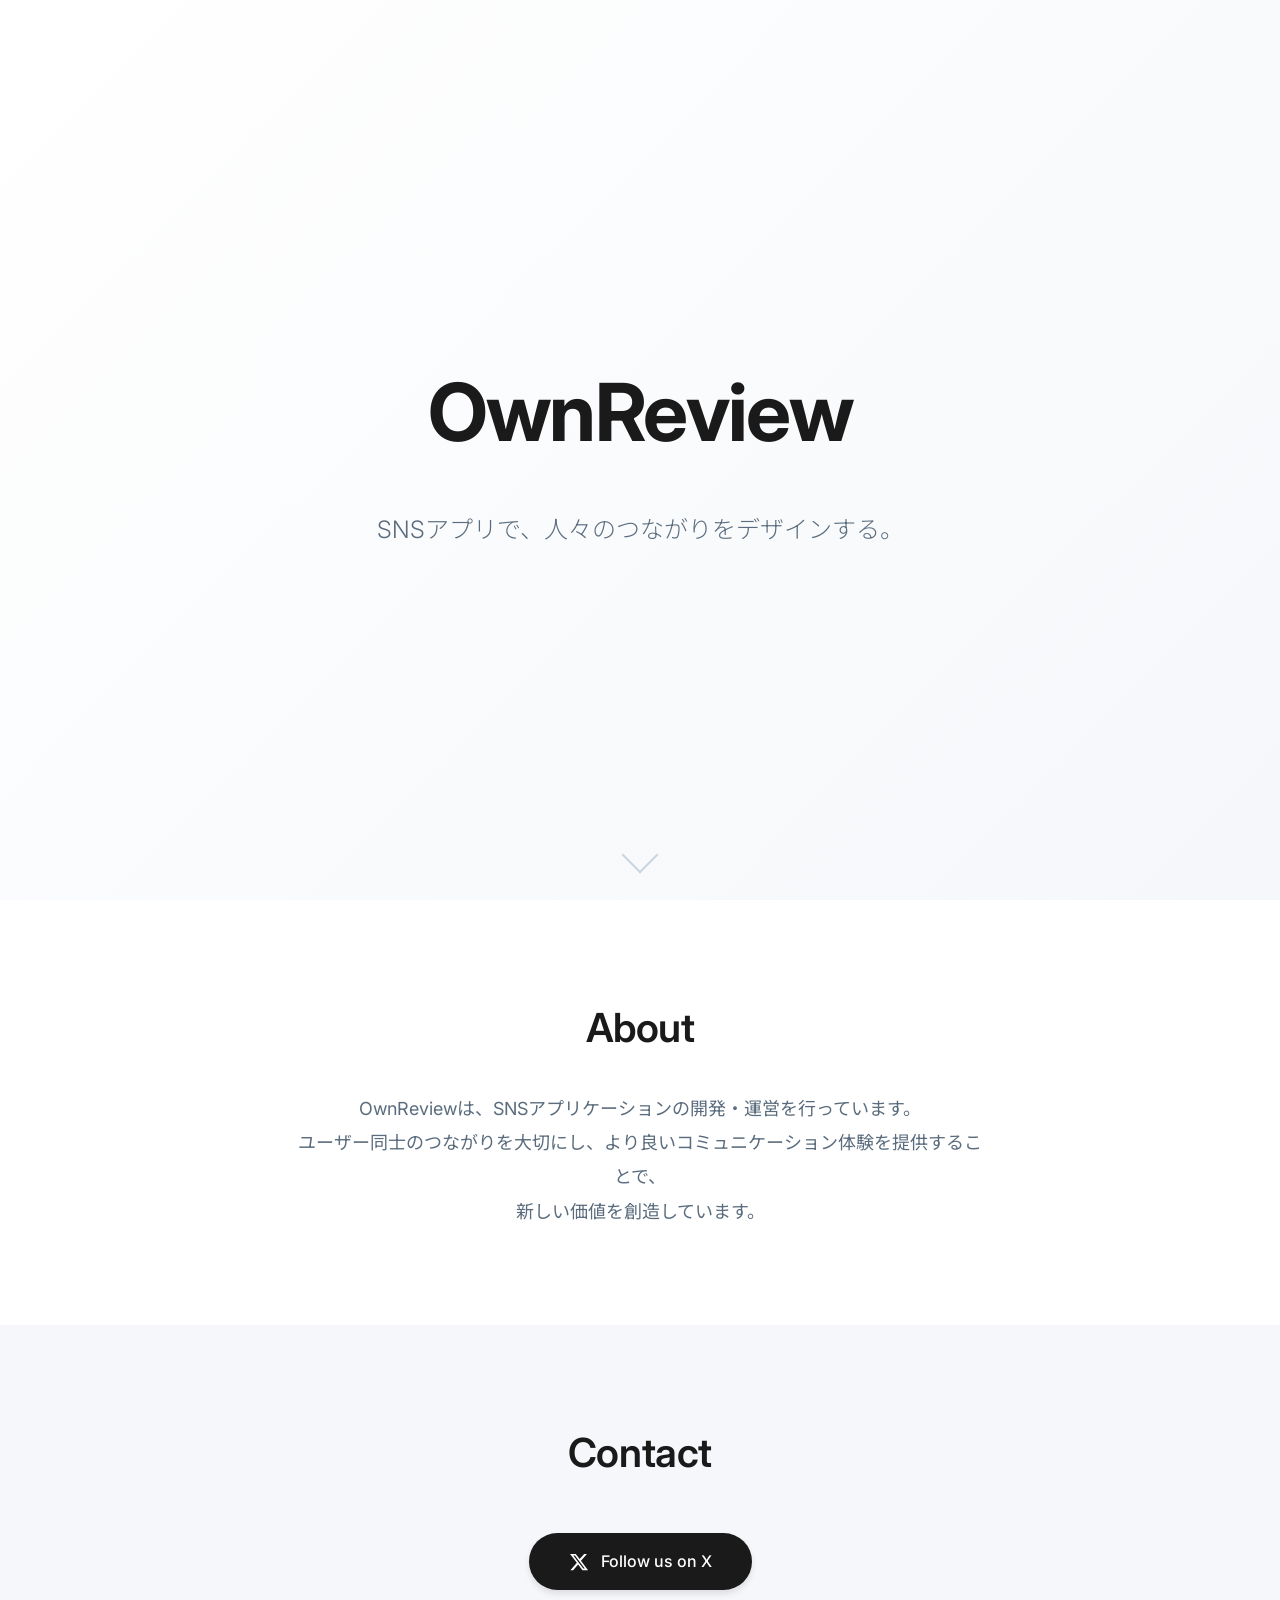
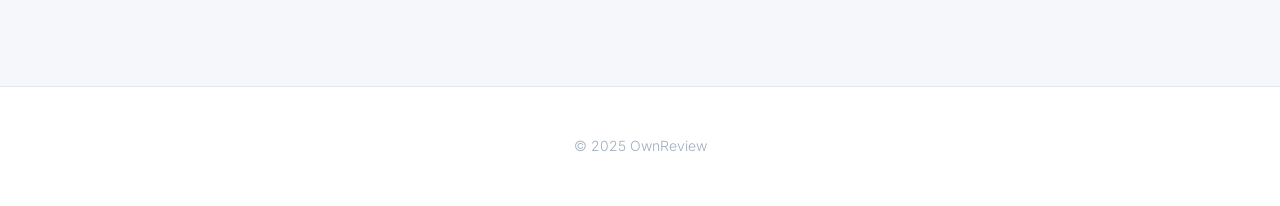
==== index.html @ f91fef37 "Create index.html" ====
<!DOCTYPE html>
<html lang="ja">
<head>
    <meta charset="UTF-8">
    <meta name="viewport" content="width=device-width, initial-scale=1.0">
    <meta name="description" content="OwnReview - SNSアプリの開発・運営">
    <title>OwnReview</title>

    <!-- Google Fonts -->
    <link rel="preconnect" href="https://fonts.googleapis.com">
    <link rel="preconnect" href="https://fonts.gstatic.com" crossorigin>
    <link href="https://fonts.googleapis.com/css2?family=Inter:wght@300;400;600;700&family=Noto+Sans+JP:wght@300;400;600;700&display=swap" rel="stylesheet">

    <style>
        * {
            margin: 0;
            padding: 0;
            box-sizing: border-box;
        }

        html {
            scroll-behavior: smooth;
        }

        body {
            font-family: 'Inter', 'Noto Sans JP', sans-serif;
            color: #2c3e50;
            background-color: #fafafa;
            line-height: 1.6;
            -webkit-font-smoothing: antialiased;
            -moz-osx-font-smoothing: grayscale;
        }

        /* Hero Section */
        .hero {
            min-height: 100vh;
            display: flex;
            flex-direction: column;
            justify-content: center;
            align-items: center;
            padding: 2rem;
            background: linear-gradient(135deg, #ffffff 0%, #f5f7fa 100%);
            opacity: 0;
            animation: fadeIn 1s ease-in forwards;
        }

        @keyframes fadeIn {
            to {
                opacity: 1;
            }
        }

        .hero-content {
            text-align: center;
            max-width: 800px;
        }

        .logo {
            font-size: clamp(3rem, 8vw, 5rem);
            font-weight: 700;
            letter-spacing: -0.02em;
            color: #1a1a1a;
            margin-bottom: 2rem;
            animation: slideUp 0.8s ease-out 0.2s backwards;
        }

        @keyframes slideUp {
            from {
                opacity: 0;
                transform: translateY(30px);
            }
            to {
                opacity: 1;
                transform: translateY(0);
            }
        }

        .tagline {
            font-size: clamp(1rem, 2.5vw, 1.5rem);
            font-weight: 300;
            color: #5a6c7d;
            line-height: 1.8;
            animation: slideUp 0.8s ease-out 0.4s backwards;
        }

        .scroll-indicator {
            position: absolute;
            bottom: 2rem;
            left: 50%;
            transform: translateX(-50%);
            animation: bounce 2s infinite;
        }

        @keyframes bounce {
            0%, 20%, 50%, 80%, 100% {
                transform: translateX(-50%) translateY(0);
            }
            40% {
                transform: translateX(-50%) translateY(-10px);
            }
            60% {
                transform: translateX(-50%) translateY(-5px);
            }
        }

        .scroll-indicator::before {
            content: '';
            display: block;
            width: 24px;
            height: 24px;
            border-left: 2px solid #cbd5e0;
            border-bottom: 2px solid #cbd5e0;
            transform: rotate(-45deg);
        }

        /* About Section */
        .about {
            padding: 6rem 2rem;
            background-color: #ffffff;
        }

        .container {
            max-width: 900px;
            margin: 0 auto;
        }

        .section-title {
            font-size: clamp(1.75rem, 4vw, 2.5rem);
            font-weight: 600;
            color: #1a1a1a;
            margin-bottom: 2rem;
            text-align: center;
            letter-spacing: -0.01em;
        }

        .about-content {
            font-size: clamp(1rem, 2vw, 1.125rem);
            color: #5a6c7d;
            line-height: 1.9;
            text-align: center;
            max-width: 700px;
            margin: 0 auto;
        }

        /* Contact Section */
        .contact {
            padding: 6rem 2rem;
            background-color: #f5f7fa;
        }

        .contact-content {
            text-align: center;
            margin-top: 3rem;
        }

        .contact-button {
            display: inline-flex;
            align-items: center;
            gap: 0.75rem;
            padding: 1rem 2.5rem;
            background-color: #1a1a1a;
            color: #ffffff;
            text-decoration: none;
            border-radius: 50px;
            font-size: 1rem;
            font-weight: 500;
            transition: all 0.3s ease;
            box-shadow: 0 4px 6px rgba(0, 0, 0, 0.1);
        }

        .contact-button:hover {
            background-color: #2d3748;
            transform: translateY(-2px);
            box-shadow: 0 8px 12px rgba(0, 0, 0, 0.15);
        }

        .contact-button:active {
            transform: translateY(0);
        }

        .x-icon {
            width: 20px;
            height: 20px;
        }

        /* Footer */
        footer {
            padding: 3rem 2rem;
            background-color: #ffffff;
            text-align: center;
            border-top: 1px solid #e2e8f0;
        }

        .copyright {
            color: #a0aec0;
            font-size: 0.875rem;
            font-weight: 300;
        }

        /* Responsive */
        @media (max-width: 768px) {
            .hero {
                min-height: 90vh;
            }

            .about, .contact {
                padding: 4rem 1.5rem;
            }

            .scroll-indicator {
                display: none;
            }
        }

        /* Utility */
        .fade-in-section {
            opacity: 0;
            transform: translateY(20px);
            transition: opacity 0.6s ease-out, transform 0.6s ease-out;
        }

        .fade-in-section.is-visible {
            opacity: 1;
            transform: translateY(0);
        }
    </style>
</head>
<body>
    <!-- Hero Section -->
    <section class="hero">
        <div class="hero-content">
            <h1 class="logo">OwnReview</h1>
            <p class="tagline">SNSアプリで、人々のつながりをデザインする。</p>
        </div>
        <div class="scroll-indicator"></div>
    </section>

    <!-- About Section -->
    <section class="about fade-in-section">
        <div class="container">
            <h2 class="section-title">About</h2>
            <div class="about-content">
                <p>
                    OwnReviewは、SNSアプリケーションの開発・運営を行っています。<br>
                    ユーザー同士のつながりを大切にし、より良いコミュニケーション体験を提供することで、<br>
                    新しい価値を創造しています。
                </p>
            </div>
        </div>
    </section>

    <!-- Contact Section -->
    <section class="contact fade-in-section">
        <div class="container">
            <h2 class="section-title">Contact</h2>
            <div class="contact-content">
                <a href="https://x.com/wfMDJ8cIrh11740" target="_blank" rel="noopener noreferrer" class="contact-button">
                    <svg class="x-icon" viewBox="0 0 24 24" fill="currentColor" xmlns="http://www.w3.org/2000/svg">
                        <path d="M18.244 2.25h3.308l-7.227 8.26 8.502 11.24H16.17l-5.214-6.817L4.99 21.75H1.68l7.73-8.835L1.254 2.25H8.08l4.713 6.231zm-1.161 17.52h1.833L7.084 4.126H5.117z"/>
                    </svg>
                    Follow us on X
                </a>
            </div>
        </div>
    </section>

    <!-- Footer -->
    <footer>
        <p class="copyright">&copy; 2025 OwnReview</p>
    </footer>

    <script>
        // Intersection Observer for fade-in animations
        const observerOptions = {
            threshold: 0.1,
            rootMargin: '0px 0px -100px 0px'
        };

        const observer = new IntersectionObserver((entries) => {
            entries.forEach(entry => {
                if (entry.isIntersecting) {
                    entry.target.classList.add('is-visible');
                }
            });
        }, observerOptions);

        // Observe all sections with fade-in class
        document.querySelectorAll('.fade-in-section').forEach((section) => {
            observer.observe(section);
        });
    </script>
</body>
</html>
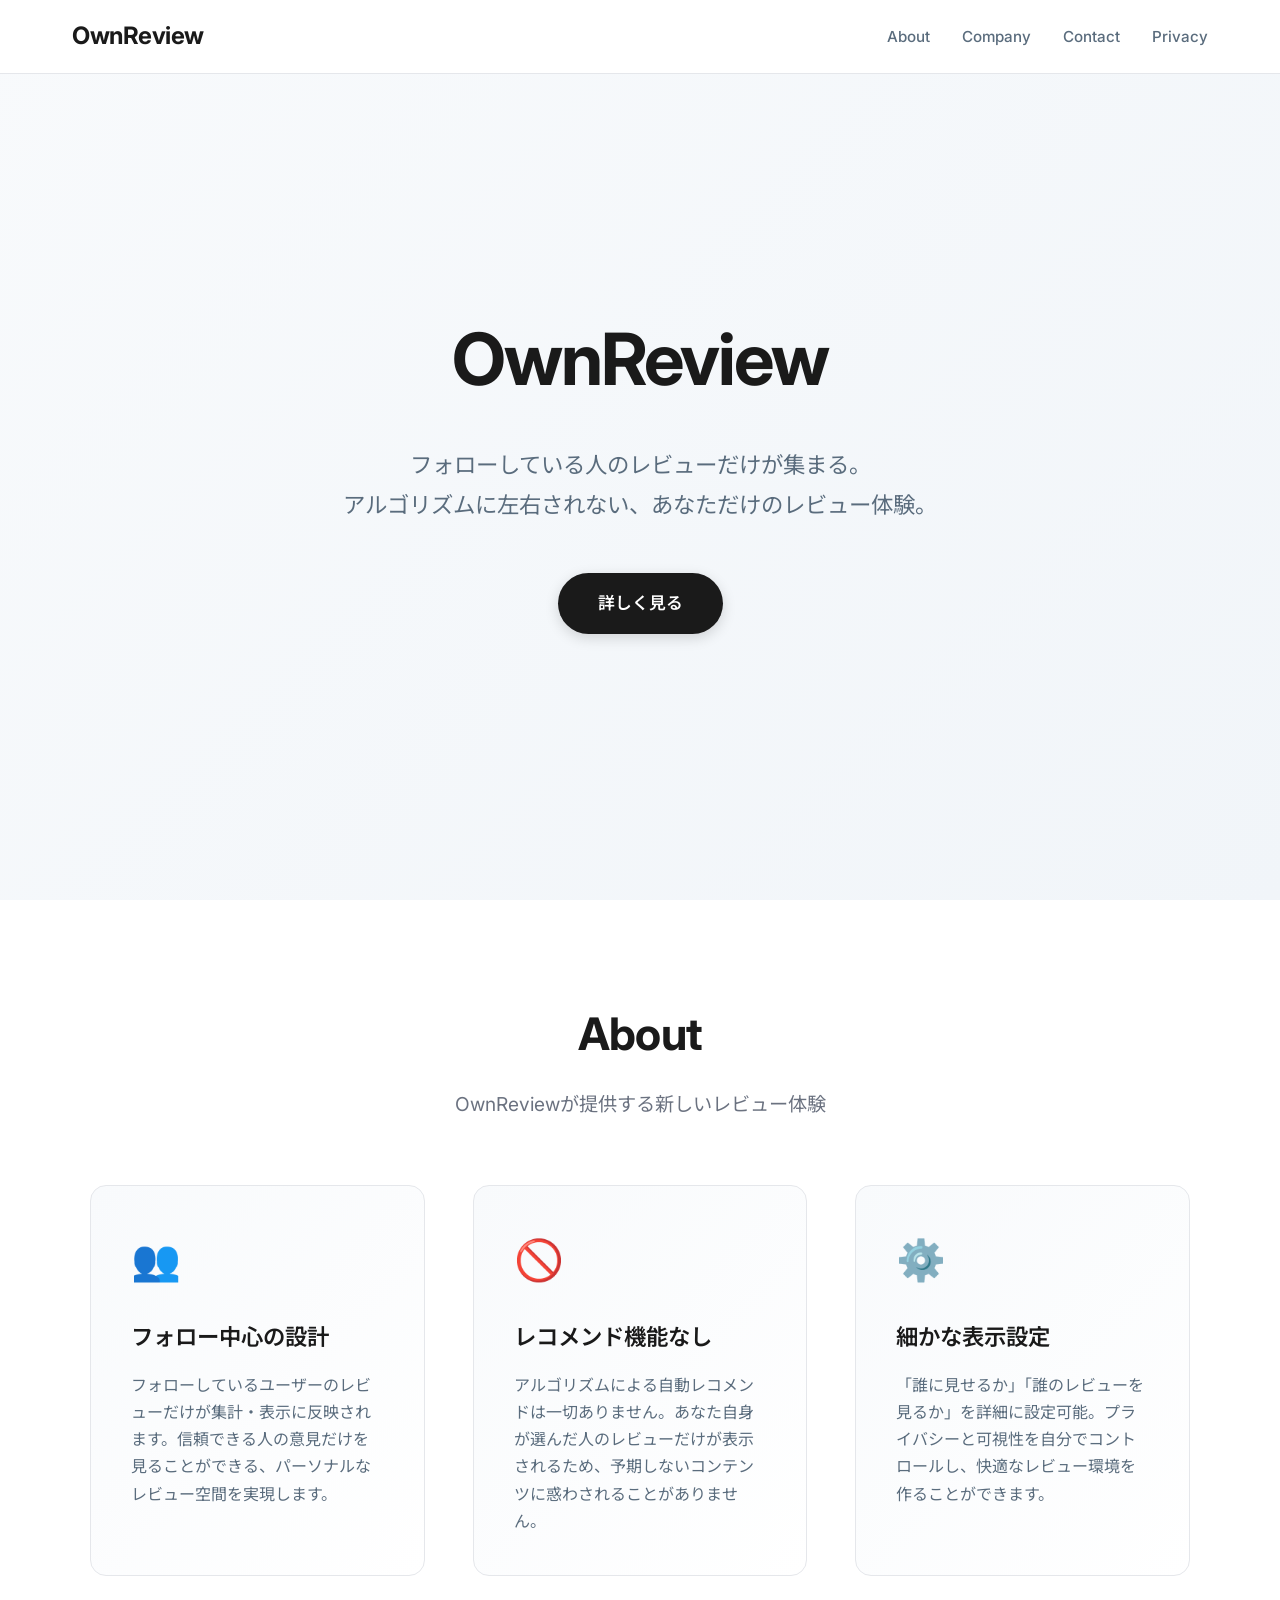
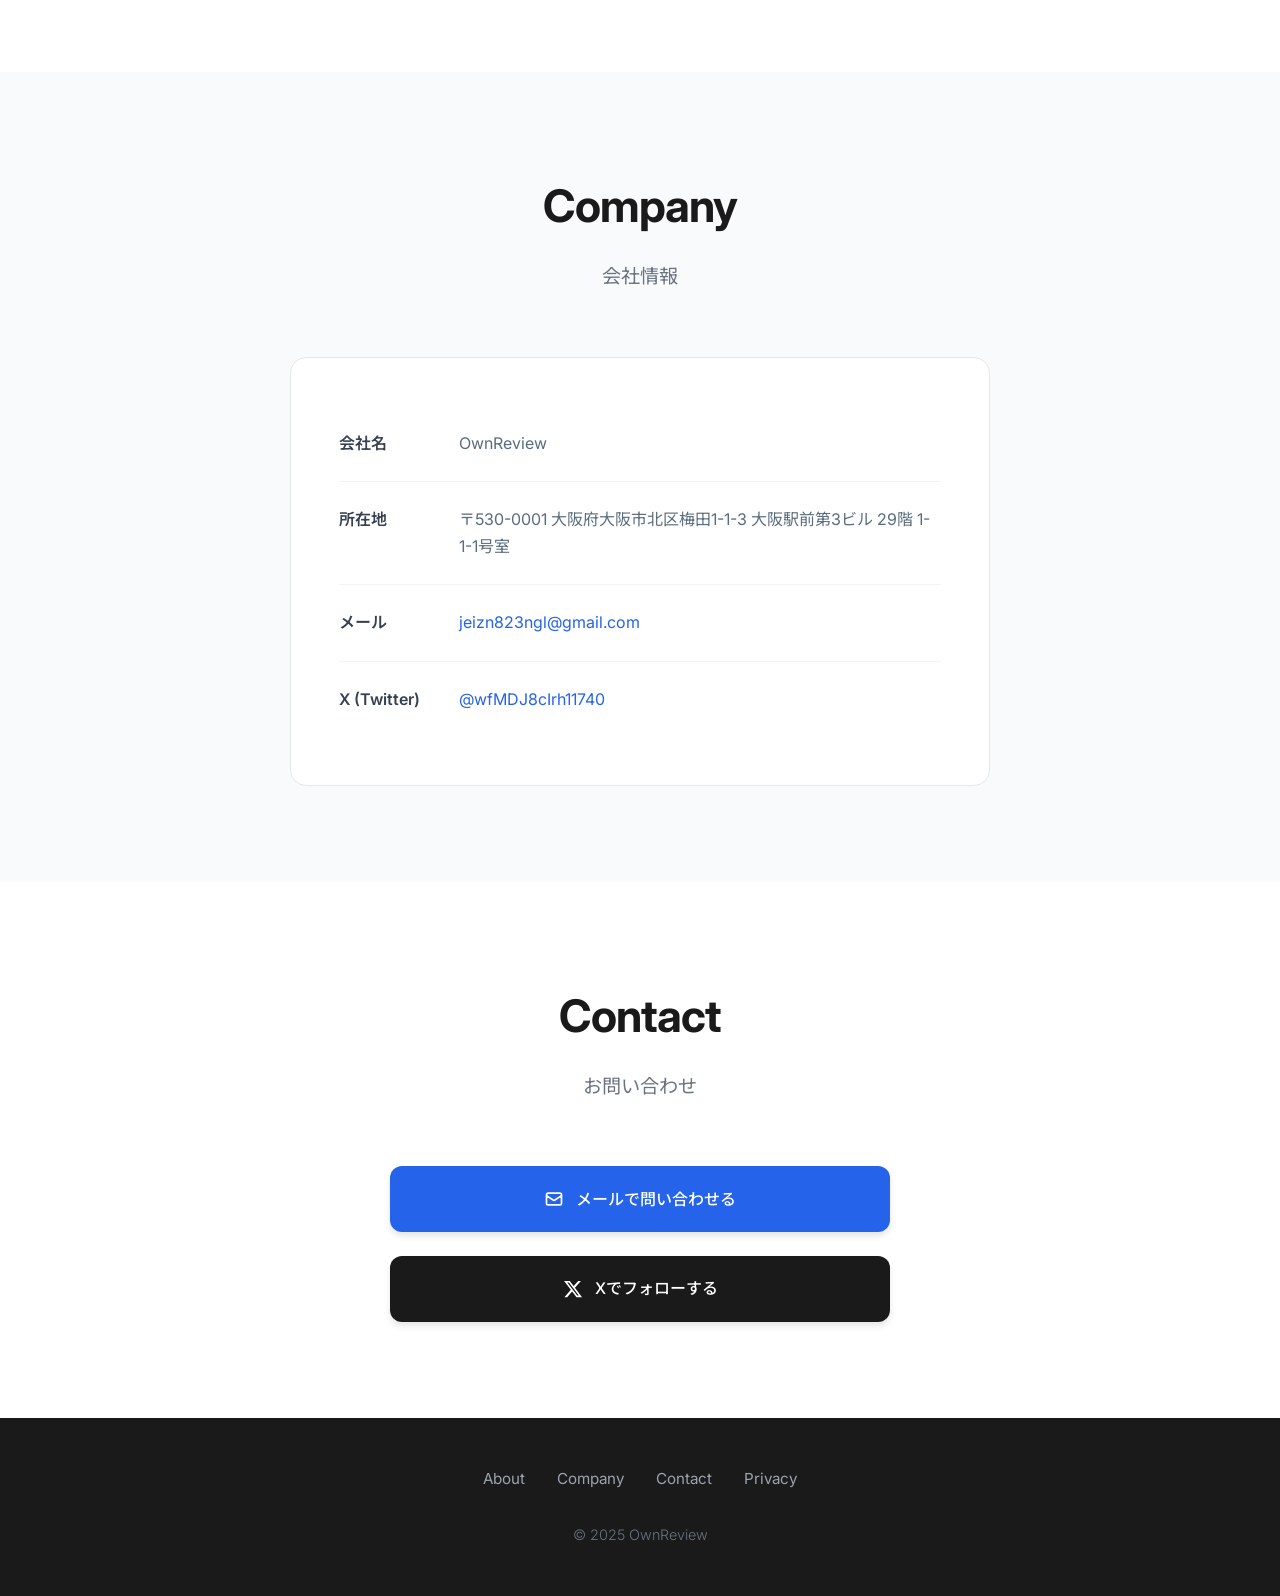
==== commit 47a41f96: "修正" ====
--- a/index.html
+++ b/index.html
@@ -3,291 +3,148 @@
 <head>
     <meta charset="UTF-8">
     <meta name="viewport" content="width=device-width, initial-scale=1.0">
-    <meta name="description" content="OwnReview - SNSアプリの開発・運営">
-    <title>OwnReview</title>
+    <meta name="description" content="OwnReview - フォロー中心のレビューSNSアプリ。あなたが選んだ人のレビューだけが見える、新しいレビュー体験。">
+    <title>OwnReview - フォロー中心のレビューSNS</title>
 
     <!-- Google Fonts -->
     <link rel="preconnect" href="https://fonts.googleapis.com">
     <link rel="preconnect" href="https://fonts.gstatic.com" crossorigin>
-    <link href="https://fonts.googleapis.com/css2?family=Inter:wght@300;400;600;700&family=Noto+Sans+JP:wght@300;400;600;700&display=swap" rel="stylesheet">
+    <link href="https://fonts.googleapis.com/css2?family=Inter:wght@300;400;500;600;700&family=Noto+Sans+JP:wght@300;400;500;600;700&display=swap" rel="stylesheet">
 
-    <style>
-        * {
-            margin: 0;
-            padding: 0;
-            box-sizing: border-box;
-        }
-
-        html {
-            scroll-behavior: smooth;
-        }
-
-        body {
-            font-family: 'Inter', 'Noto Sans JP', sans-serif;
-            color: #2c3e50;
-            background-color: #fafafa;
-            line-height: 1.6;
-            -webkit-font-smoothing: antialiased;
-            -moz-osx-font-smoothing: grayscale;
-        }
-
-        /* Hero Section */
-        .hero {
-            min-height: 100vh;
-            display: flex;
-            flex-direction: column;
-            justify-content: center;
-            align-items: center;
-            padding: 2rem;
-            background: linear-gradient(135deg, #ffffff 0%, #f5f7fa 100%);
-            opacity: 0;
-            animation: fadeIn 1s ease-in forwards;
-        }
-
-        @keyframes fadeIn {
-            to {
-                opacity: 1;
-            }
-        }
-
-        .hero-content {
-            text-align: center;
-            max-width: 800px;
-        }
-
-        .logo {
-            font-size: clamp(3rem, 8vw, 5rem);
-            font-weight: 700;
-            letter-spacing: -0.02em;
-            color: #1a1a1a;
-            margin-bottom: 2rem;
-            animation: slideUp 0.8s ease-out 0.2s backwards;
-        }
-
-        @keyframes slideUp {
-            from {
-                opacity: 0;
-                transform: translateY(30px);
-            }
-            to {
-                opacity: 1;
-                transform: translateY(0);
-            }
-        }
-
-        .tagline {
-            font-size: clamp(1rem, 2.5vw, 1.5rem);
-            font-weight: 300;
-            color: #5a6c7d;
-            line-height: 1.8;
-            animation: slideUp 0.8s ease-out 0.4s backwards;
-        }
-
-        .scroll-indicator {
-            position: absolute;
-            bottom: 2rem;
-            left: 50%;
-            transform: translateX(-50%);
-            animation: bounce 2s infinite;
-        }
-
-        @keyframes bounce {
-            0%, 20%, 50%, 80%, 100% {
-                transform: translateX(-50%) translateY(0);
-            }
-            40% {
-                transform: translateX(-50%) translateY(-10px);
-            }
-            60% {
-                transform: translateX(-50%) translateY(-5px);
-            }
-        }
-
-        .scroll-indicator::before {
-            content: '';
-            display: block;
-            width: 24px;
-            height: 24px;
-            border-left: 2px solid #cbd5e0;
-            border-bottom: 2px solid #cbd5e0;
-            transform: rotate(-45deg);
-        }
-
-        /* About Section */
-        .about {
-            padding: 6rem 2rem;
-            background-color: #ffffff;
-        }
-
-        .container {
-            max-width: 900px;
-            margin: 0 auto;
-        }
-
-        .section-title {
-            font-size: clamp(1.75rem, 4vw, 2.5rem);
-            font-weight: 600;
-            color: #1a1a1a;
-            margin-bottom: 2rem;
-            text-align: center;
-            letter-spacing: -0.01em;
-        }
-
-        .about-content {
-            font-size: clamp(1rem, 2vw, 1.125rem);
-            color: #5a6c7d;
-            line-height: 1.9;
-            text-align: center;
-            max-width: 700px;
-            margin: 0 auto;
-        }
-
-        /* Contact Section */
-        .contact {
-            padding: 6rem 2rem;
-            background-color: #f5f7fa;
-        }
-
-        .contact-content {
-            text-align: center;
-            margin-top: 3rem;
-        }
-
-        .contact-button {
-            display: inline-flex;
-            align-items: center;
-            gap: 0.75rem;
-            padding: 1rem 2.5rem;
-            background-color: #1a1a1a;
-            color: #ffffff;
-            text-decoration: none;
-            border-radius: 50px;
-            font-size: 1rem;
-            font-weight: 500;
-            transition: all 0.3s ease;
-            box-shadow: 0 4px 6px rgba(0, 0, 0, 0.1);
-        }
-
-        .contact-button:hover {
-            background-color: #2d3748;
-            transform: translateY(-2px);
-            box-shadow: 0 8px 12px rgba(0, 0, 0, 0.15);
-        }
-
-        .contact-button:active {
-            transform: translateY(0);
-        }
-
-        .x-icon {
-            width: 20px;
-            height: 20px;
-        }
-
-        /* Footer */
-        footer {
-            padding: 3rem 2rem;
-            background-color: #ffffff;
-            text-align: center;
-            border-top: 1px solid #e2e8f0;
-        }
-
-        .copyright {
-            color: #a0aec0;
-            font-size: 0.875rem;
-            font-weight: 300;
-        }
-
-        /* Responsive */
-        @media (max-width: 768px) {
-            .hero {
-                min-height: 90vh;
-            }
-
-            .about, .contact {
-                padding: 4rem 1.5rem;
-            }
-
-            .scroll-indicator {
-                display: none;
-            }
-        }
-
-        /* Utility */
-        .fade-in-section {
-            opacity: 0;
-            transform: translateY(20px);
-            transition: opacity 0.6s ease-out, transform 0.6s ease-out;
-        }
-
-        .fade-in-section.is-visible {
-            opacity: 1;
-            transform: translateY(0);
-        }
-    </style>
+    <!-- Styles -->
+    <link rel="stylesheet" href="styles.css">
 </head>
 <body>
+    <!-- Navigation -->
+    <nav class="navbar">
+        <div class="nav-container">
+            <a href="#hero" class="nav-logo">OwnReview</a>
+            <button class="nav-toggle" aria-label="メニュー">
+                <span></span>
+                <span></span>
+                <span></span>
+            </button>
+            <ul class="nav-links">
+                <li><a href="#about">About</a></li>
+                <li><a href="#company">Company</a></li>
+                <li><a href="#contact">Contact</a></li>
+                <li><a href="privacy.html">Privacy</a></li>
+            </ul>
+        </div>
+    </nav>
+
     <!-- Hero Section -->
-    <section class="hero">
+    <section class="hero" id="hero">
         <div class="hero-content">
-            <h1 class="logo">OwnReview</h1>
-            <p class="tagline">SNSアプリで、人々のつながりをデザインする。</p>
+            <h1 class="hero-title">OwnReview</h1>
+            <p class="hero-subtitle">
+                フォローしている人のレビューだけが集まる。<br>
+                アルゴリズムに左右されない、あなただけのレビュー体験。
+            </p>
+            <a href="#about" class="cta-button">詳しく見る</a>
         </div>
-        <div class="scroll-indicator"></div>
     </section>
 
     <!-- About Section -->
-    <section class="about fade-in-section">
+    <section class="about fade-in-section" id="about">
         <div class="container">
             <h2 class="section-title">About</h2>
-            <div class="about-content">
-                <p>
-                    OwnReviewは、SNSアプリケーションの開発・運営を行っています。<br>
-                    ユーザー同士のつながりを大切にし、より良いコミュニケーション体験を提供することで、<br>
-                    新しい価値を創造しています。
-                </p>
+            <p class="section-subtitle">OwnReviewが提供する新しいレビュー体験</p>
+
+            <div class="features-grid">
+                <div class="feature-card">
+                    <div class="feature-icon">👥</div>
+                    <h3 class="feature-title">フォロー中心の設計</h3>
+                    <p class="feature-description">
+                        フォローしているユーザーのレビューだけが集計・表示に反映されます。信頼できる人の意見だけを見ることができる、パーソナルなレビュー空間を実現します。
+                    </p>
+                </div>
+
+                <div class="feature-card">
+                    <div class="feature-icon">🚫</div>
+                    <h3 class="feature-title">レコメンド機能なし</h3>
+                    <p class="feature-description">
+                        アルゴリズムによる自動レコメンドは一切ありません。あなた自身が選んだ人のレビューだけが表示されるため、予期しないコンテンツに惑わされることがありません。
+                    </p>
+                </div>
+
+                <div class="feature-card">
+                    <div class="feature-icon">⚙️</div>
+                    <h3 class="feature-title">細かな表示設定</h3>
+                    <p class="feature-description">
+                        「誰に見せるか」「誰のレビューを見るか」を詳細に設定可能。プライバシーと可視性を自分でコントロールし、快適なレビュー環境を作ることができます。
+                    </p>
+                </div>
+            </div>
+        </div>
+    </section>
+
+    <!-- Company Section -->
+    <section class="company fade-in-section" id="company">
+        <div class="container">
+            <h2 class="section-title">Company</h2>
+            <p class="section-subtitle">会社情報</p>
+
+            <div class="company-info">
+                <div class="company-row">
+                    <div class="company-label">会社名</div>
+                    <div class="company-value">OwnReview</div>
+                </div>
+                <div class="company-row">
+                    <div class="company-label">所在地</div>
+                    <div class="company-value">〒530-0001 大阪府大阪市北区梅田1-1-3 大阪駅前第3ビル 29階 1-1-1号室</div>
+                </div>
+                <div class="company-row">
+                    <div class="company-label">メール</div>
+                    <div class="company-value"><a href="mailto:jeizn823ngl@gmail.com">jeizn823ngl@gmail.com</a></div>
+                </div>
+                <div class="company-row">
+                    <div class="company-label">X (Twitter)</div>
+                    <div class="company-value"><a href="https://x.com/wfMDJ8cIrh11740" target="_blank" rel="noopener noreferrer">@wfMDJ8cIrh11740</a></div>
+                </div>
             </div>
         </div>
     </section>
 
     <!-- Contact Section -->
-    <section class="contact fade-in-section">
+    <section class="contact fade-in-section" id="contact">
         <div class="container">
             <h2 class="section-title">Contact</h2>
+            <p class="section-subtitle">お問い合わせ</p>
+
             <div class="contact-content">
-                <a href="https://x.com/wfMDJ8cIrh11740" target="_blank" rel="noopener noreferrer" class="contact-button">
-                    <svg class="x-icon" viewBox="0 0 24 24" fill="currentColor" xmlns="http://www.w3.org/2000/svg">
-                        <path d="M18.244 2.25h3.308l-7.227 8.26 8.502 11.24H16.17l-5.214-6.817L4.99 21.75H1.68l7.73-8.835L1.254 2.25H8.08l4.713 6.231zm-1.161 17.52h1.833L7.084 4.126H5.117z"/>
-                    </svg>
-                    Follow us on X
-                </a>
+                <div class="contact-methods">
+                    <a href="mailto:jeizn823ngl@gmail.com" class="contact-button email">
+                        <svg class="email-icon" viewBox="0 0 24 24" fill="none" stroke="currentColor" xmlns="http://www.w3.org/2000/svg">
+                            <path stroke-linecap="round" stroke-linejoin="round" stroke-width="2" d="M3 8l7.89 5.26a2 2 0 002.22 0L21 8M5 19h14a2 2 0 002-2V7a2 2 0 00-2-2H5a2 2 0 00-2 2v10a2 2 0 002 2z"/>
+                        </svg>
+                        メールで問い合わせる
+                    </a>
+                    <a href="https://x.com/wfMDJ8cIrh11740" target="_blank" rel="noopener noreferrer" class="contact-button">
+                        <svg class="x-icon" viewBox="0 0 24 24" fill="currentColor" xmlns="http://www.w3.org/2000/svg">
+                            <path d="M18.244 2.25h3.308l-7.227 8.26 8.502 11.24H16.17l-5.214-6.817L4.99 21.75H1.68l7.73-8.835L1.254 2.25H8.08l4.713 6.231zm-1.161 17.52h1.833L7.084 4.126H5.117z"/>
+                        </svg>
+                        Xでフォローする
+                    </a>
+                </div>
             </div>
         </div>
     </section>
 
     <!-- Footer -->
     <footer>
-        <p class="copyright">&copy; 2025 OwnReview</p>
+        <div class="footer-content">
+            <div class="footer-links">
+                <a href="#about">About</a>
+                <a href="#company">Company</a>
+                <a href="#contact">Contact</a>
+                <a href="privacy.html">Privacy</a>
+            </div>
+            <p class="copyright">&copy; 2025 OwnReview</p>
+        </div>
     </footer>
 
-    <script>
-        // Intersection Observer for fade-in animations
-        const observerOptions = {
-            threshold: 0.1,
-            rootMargin: '0px 0px -100px 0px'
-        };
-
-        const observer = new IntersectionObserver((entries) => {
-            entries.forEach(entry => {
-                if (entry.isIntersecting) {
-                    entry.target.classList.add('is-visible');
-                }
-            });
-        }, observerOptions);
-
-        // Observe all sections with fade-in class
-        document.querySelectorAll('.fade-in-section').forEach((section) => {
-            observer.observe(section);
-        });
-    </script>
+    <!-- Scripts -->
+    <script src="script.js"></script>
 </body>
 </html>
--- a/styles.css
+++ b/styles.css
@@ -0,0 +1,504 @@
+* {
+    margin: 0;
+    padding: 0;
+    box-sizing: border-box;
+}
+
+html {
+    scroll-behavior: smooth;
+}
+
+body {
+    font-family: 'Inter', 'Noto Sans JP', sans-serif;
+    color: #2c3e50;
+    background-color: #ffffff;
+    line-height: 1.7;
+    -webkit-font-smoothing: antialiased;
+    -moz-osx-font-smoothing: grayscale;
+}
+
+/* Navigation */
+.navbar {
+    position: fixed;
+    top: 0;
+    width: 100%;
+    background-color: rgba(255, 255, 255, 0.98);
+    backdrop-filter: blur(10px);
+    border-bottom: 1px solid #e5e7eb;
+    z-index: 1000;
+    transition: box-shadow 0.3s ease;
+}
+
+.navbar.scrolled {
+    box-shadow: 0 2px 10px rgba(0, 0, 0, 0.05);
+}
+
+.nav-container {
+    max-width: 1200px;
+    margin: 0 auto;
+    padding: 1rem 2rem;
+    display: flex;
+    justify-content: space-between;
+    align-items: center;
+}
+
+.nav-logo {
+    font-size: 1.5rem;
+    font-weight: 700;
+    color: #1a1a1a;
+    text-decoration: none;
+    letter-spacing: -0.02em;
+}
+
+.nav-links {
+    display: flex;
+    gap: 2rem;
+    list-style: none;
+}
+
+.nav-links a {
+    color: #5a6c7d;
+    text-decoration: none;
+    font-size: 0.95rem;
+    font-weight: 500;
+    transition: color 0.3s ease;
+}
+
+.nav-links a:hover {
+    color: #1a1a1a;
+}
+
+/* Hero Section */
+.hero {
+    min-height: 100vh;
+    display: flex;
+    flex-direction: column;
+    justify-content: center;
+    align-items: center;
+    padding: 6rem 2rem 4rem;
+    background: linear-gradient(135deg, #f8fafc 0%, #f1f5f9 100%);
+    opacity: 0;
+    animation: fadeIn 1s ease-in forwards;
+}
+
+@keyframes fadeIn {
+    to {
+        opacity: 1;
+    }
+}
+
+.hero-content {
+    text-align: center;
+    max-width: 900px;
+}
+
+.hero-title {
+    font-size: clamp(2.5rem, 7vw, 4.5rem);
+    font-weight: 700;
+    letter-spacing: -0.03em;
+    color: #1a1a1a;
+    margin-bottom: 1.5rem;
+    animation: slideUp 0.8s ease-out 0.2s backwards;
+}
+
+@keyframes slideUp {
+    from {
+        opacity: 0;
+        transform: translateY(30px);
+    }
+    to {
+        opacity: 1;
+        transform: translateY(0);
+    }
+}
+
+.hero-subtitle {
+    font-size: clamp(1.1rem, 2.5vw, 1.4rem);
+    font-weight: 400;
+    color: #5a6c7d;
+    line-height: 1.8;
+    margin-bottom: 3rem;
+    animation: slideUp 0.8s ease-out 0.4s backwards;
+}
+
+.cta-button {
+    display: inline-block;
+    padding: 1rem 2.5rem;
+    background-color: #1a1a1a;
+    color: #ffffff;
+    text-decoration: none;
+    border-radius: 50px;
+    font-size: 1.05rem;
+    font-weight: 600;
+    transition: all 0.3s ease;
+    box-shadow: 0 4px 14px rgba(0, 0, 0, 0.15);
+    animation: slideUp 0.8s ease-out 0.6s backwards;
+}
+
+.cta-button:hover {
+    background-color: #2d3748;
+    transform: translateY(-2px);
+    box-shadow: 0 6px 20px rgba(0, 0, 0, 0.2);
+}
+
+/* About Section */
+.about {
+    padding: 6rem 2rem;
+    background-color: #ffffff;
+}
+
+.container {
+    max-width: 1100px;
+    margin: 0 auto;
+}
+
+.section-title {
+    font-size: clamp(2rem, 4vw, 2.8rem);
+    font-weight: 700;
+    color: #1a1a1a;
+    margin-bottom: 1rem;
+    text-align: center;
+    letter-spacing: -0.02em;
+}
+
+.section-subtitle {
+    font-size: clamp(1rem, 2vw, 1.2rem);
+    color: #6b7280;
+    text-align: center;
+    margin-bottom: 4rem;
+}
+
+.features-grid {
+    display: grid;
+    grid-template-columns: repeat(auto-fit, minmax(300px, 1fr));
+    gap: 3rem;
+    margin-top: 3rem;
+}
+
+.feature-card {
+    padding: 2.5rem;
+    background: linear-gradient(135deg, #f8fafc 0%, #ffffff 100%);
+    border-radius: 16px;
+    border: 1px solid #e5e7eb;
+    transition: all 0.3s ease;
+}
+
+.feature-card:hover {
+    transform: translateY(-5px);
+    box-shadow: 0 10px 30px rgba(0, 0, 0, 0.08);
+    border-color: #d1d5db;
+}
+
+.feature-icon {
+    font-size: 2.5rem;
+    margin-bottom: 1.5rem;
+}
+
+.feature-title {
+    font-size: 1.4rem;
+    font-weight: 600;
+    color: #1a1a1a;
+    margin-bottom: 1rem;
+}
+
+.feature-description {
+    font-size: 1rem;
+    color: #5a6c7d;
+    line-height: 1.7;
+}
+
+/* Company Section */
+.company {
+    padding: 6rem 2rem;
+    background-color: #f8fafc;
+}
+
+.company-info {
+    max-width: 700px;
+    margin: 0 auto;
+    background: #ffffff;
+    padding: 3rem;
+    border-radius: 16px;
+    border: 1px solid #e5e7eb;
+}
+
+.company-row {
+    display: flex;
+    padding: 1.5rem 0;
+    border-bottom: 1px solid #f3f4f6;
+}
+
+.company-row:last-child {
+    border-bottom: none;
+}
+
+.company-label {
+    font-weight: 600;
+    color: #374151;
+    min-width: 120px;
+    flex-shrink: 0;
+}
+
+.company-value {
+    color: #5a6c7d;
+    flex: 1;
+}
+
+.company-value a {
+    color: #2563eb;
+    text-decoration: none;
+    transition: color 0.3s ease;
+}
+
+.company-value a:hover {
+    color: #1d4ed8;
+    text-decoration: underline;
+}
+
+/* Contact Section */
+.contact {
+    padding: 6rem 2rem;
+    background-color: #ffffff;
+}
+
+.contact-content {
+    text-align: center;
+    margin-top: 3rem;
+}
+
+.contact-methods {
+    display: flex;
+    flex-direction: column;
+    gap: 1.5rem;
+    max-width: 500px;
+    margin: 2rem auto 0;
+}
+
+.contact-button {
+    display: inline-flex;
+    align-items: center;
+    justify-content: center;
+    gap: 0.75rem;
+    padding: 1.2rem 2rem;
+    background-color: #1a1a1a;
+    color: #ffffff;
+    text-decoration: none;
+    border-radius: 12px;
+    font-size: 1rem;
+    font-weight: 500;
+    transition: all 0.3s ease;
+    box-shadow: 0 4px 6px rgba(0, 0, 0, 0.1);
+}
+
+.contact-button:hover {
+    background-color: #2d3748;
+    transform: translateY(-2px);
+    box-shadow: 0 8px 12px rgba(0, 0, 0, 0.15);
+}
+
+.contact-button.email {
+    background-color: #2563eb;
+}
+
+.contact-button.email:hover {
+    background-color: #1d4ed8;
+}
+
+.x-icon, .email-icon {
+    width: 20px;
+    height: 20px;
+}
+
+/* Privacy Section */
+.privacy {
+    padding: 6rem 2rem;
+    background-color: #f8fafc;
+}
+
+.privacy-content {
+    max-width: 900px;
+    margin: 0 auto;
+    background: #ffffff;
+    padding: 3rem;
+    border-radius: 16px;
+    border: 1px solid #e5e7eb;
+}
+
+.privacy-content h3 {
+    font-size: 1.5rem;
+    font-weight: 600;
+    color: #1a1a1a;
+    margin-top: 2.5rem;
+    margin-bottom: 1rem;
+}
+
+.privacy-content h3:first-of-type {
+    margin-top: 0;
+}
+
+.privacy-content p {
+    color: #5a6c7d;
+    margin-bottom: 1.2rem;
+    line-height: 1.8;
+}
+
+.privacy-content ul {
+    margin-left: 1.5rem;
+    margin-bottom: 1.2rem;
+}
+
+.privacy-content li {
+    color: #5a6c7d;
+    margin-bottom: 0.5rem;
+    line-height: 1.8;
+}
+
+.privacy-content strong {
+    color: #1a1a1a;
+    font-weight: 600;
+}
+
+.privacy-content a {
+    color: #2563eb;
+    text-decoration: none;
+}
+
+.privacy-content a:hover {
+    text-decoration: underline;
+}
+
+.privacy-dates {
+    margin-top: 3rem;
+    padding-top: 2rem;
+    border-top: 1px solid #e5e7eb;
+    font-size: 0.95rem;
+    color: #6b7280;
+}
+
+/* Footer */
+footer {
+    padding: 3rem 2rem;
+    background-color: #1a1a1a;
+    text-align: center;
+}
+
+.footer-content {
+    max-width: 1200px;
+    margin: 0 auto;
+}
+
+.footer-links {
+    display: flex;
+    justify-content: center;
+    gap: 2rem;
+    margin-bottom: 2rem;
+}
+
+.footer-links a {
+    color: #9ca3af;
+    text-decoration: none;
+    font-size: 0.95rem;
+    transition: color 0.3s ease;
+}
+
+.footer-links a:hover {
+    color: #ffffff;
+}
+
+.copyright {
+    color: #6b7280;
+    font-size: 0.9rem;
+    font-weight: 300;
+}
+
+/* Utility */
+.fade-in-section {
+    opacity: 0;
+    transform: translateY(30px);
+    transition: opacity 0.8s ease-out, transform 0.8s ease-out;
+}
+
+.fade-in-section.is-visible {
+    opacity: 1;
+    transform: translateY(0);
+}
+
+/* Mobile Navigation */
+.nav-toggle {
+    display: none;
+    flex-direction: column;
+    gap: 5px;
+    background: none;
+    border: none;
+    cursor: pointer;
+    padding: 5px;
+}
+
+.nav-toggle span {
+    width: 25px;
+    height: 2px;
+    background-color: #1a1a1a;
+    transition: all 0.3s ease;
+}
+
+/* Responsive */
+@media (max-width: 768px) {
+    .nav-toggle {
+        display: flex;
+    }
+
+    .nav-links {
+        position: fixed;
+        top: 70px;
+        left: 0;
+        right: 0;
+        background-color: rgba(255, 255, 255, 0.98);
+        backdrop-filter: blur(10px);
+        flex-direction: column;
+        padding: 2rem;
+        gap: 1.5rem;
+        border-bottom: 1px solid #e5e7eb;
+        transform: translateY(-100%);
+        opacity: 0;
+        transition: all 0.3s ease;
+        pointer-events: none;
+    }
+
+    .nav-links.active {
+        transform: translateY(0);
+        opacity: 1;
+        pointer-events: auto;
+    }
+
+    .hero {
+        min-height: 90vh;
+        padding-top: 5rem;
+    }
+
+    .about, .company, .contact, .privacy {
+        padding: 4rem 1.5rem;
+    }
+
+    .features-grid {
+        grid-template-columns: 1fr;
+        gap: 2rem;
+    }
+
+    .company-info {
+        padding: 2rem 1.5rem;
+    }
+
+    .company-row {
+        flex-direction: column;
+        gap: 0.5rem;
+    }
+
+    .privacy-content {
+        padding: 2rem 1.5rem;
+    }
+
+    .footer-links {
+        flex-direction: column;
+        gap: 1rem;
+    }
+}
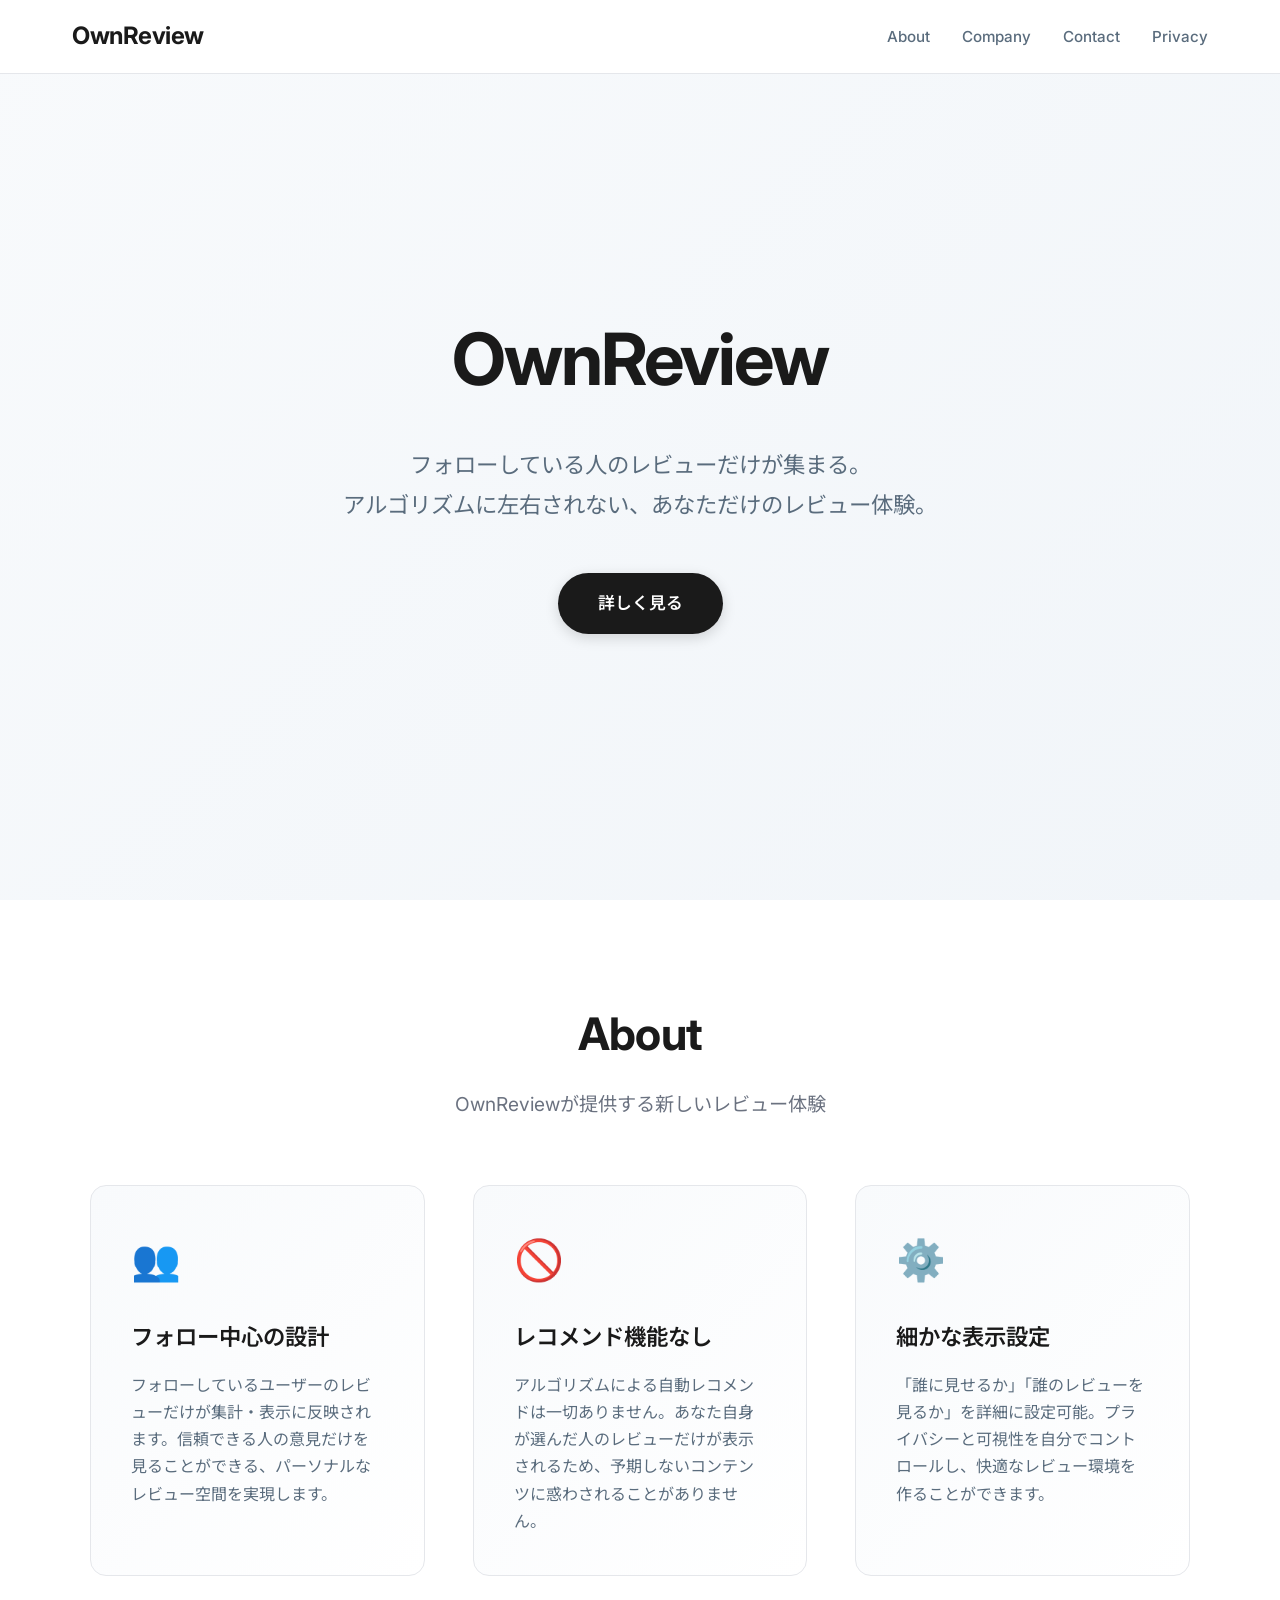
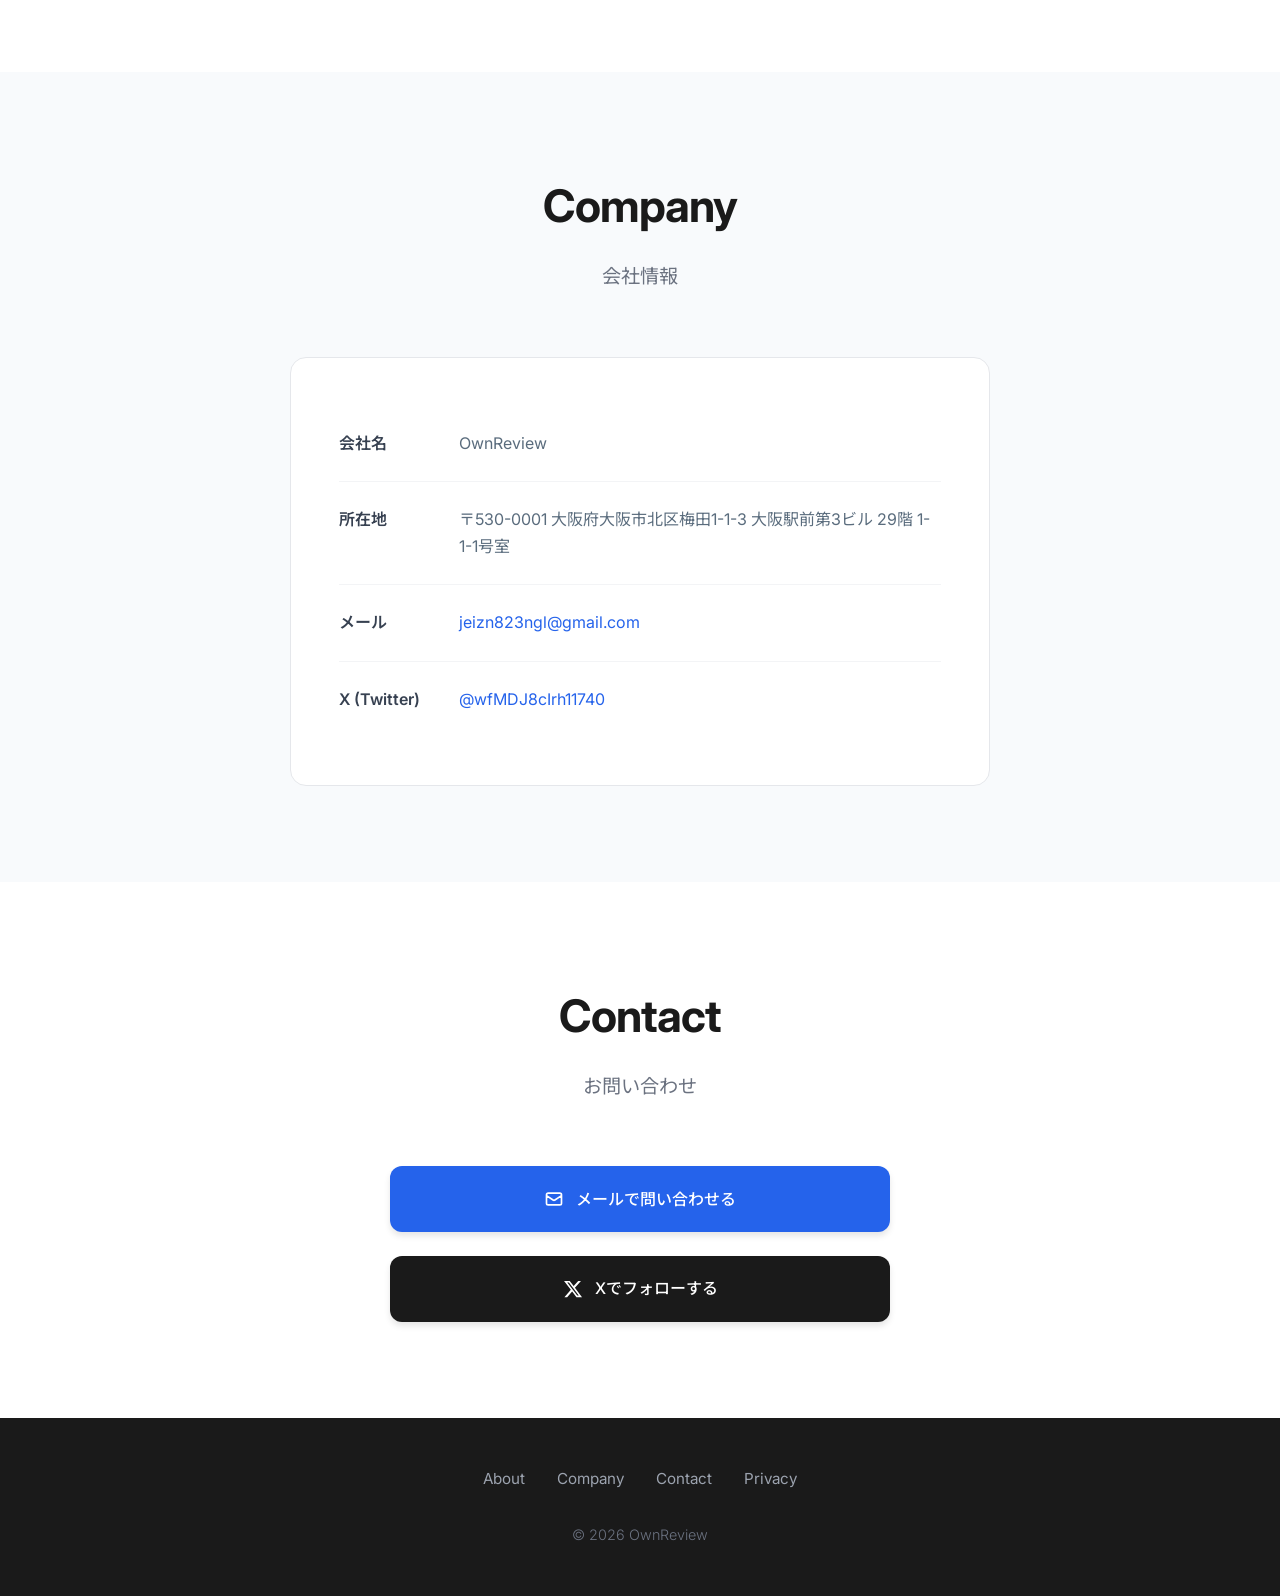
==== commit 4fb28821: "修正" ====
--- a/index.html
+++ b/index.html
@@ -1,150 +1,191 @@
-<!DOCTYPE html>
+<!doctype html>
 <html lang="ja">
-<head>
-    <meta charset="UTF-8">
-    <meta name="viewport" content="width=device-width, initial-scale=1.0">
-    <meta name="description" content="OwnReview - フォロー中心のレビューSNSアプリ。あなたが選んだ人のレビューだけが見える、新しいレビュー体験。">
+  <head>
+    <meta charset="UTF-8" />
+    <meta name="viewport" content="width=device-width, initial-scale=1.0" />
+    <meta
+      name="description"
+      content="OwnReview - フォロー中心のレビューSNSアプリ。あなたが選んだ人のレビューだけが見える、新しいレビュー体験。"
+    />
     <title>OwnReview - フォロー中心のレビューSNS</title>
 
     <!-- Google Fonts -->
-    <link rel="preconnect" href="https://fonts.googleapis.com">
-    <link rel="preconnect" href="https://fonts.gstatic.com" crossorigin>
-    <link href="https://fonts.googleapis.com/css2?family=Inter:wght@300;400;500;600;700&family=Noto+Sans+JP:wght@300;400;500;600;700&display=swap" rel="stylesheet">
+    <link rel="preconnect" href="https://fonts.googleapis.com" />
+    <link rel="preconnect" href="https://fonts.gstatic.com" crossorigin />
+    <link
+      href="https://fonts.googleapis.com/css2?family=Inter:wght@300;400;500;600;700&family=Noto+Sans+JP:wght@300;400;500;600;700&display=swap"
+      rel="stylesheet"
+    />
 
     <!-- Styles -->
-    <link rel="stylesheet" href="styles.css">
-</head>
-<body>
+    <link rel="stylesheet" href="styles.css" />
+  </head>
+  <body>
     <!-- Navigation -->
     <nav class="navbar">
-        <div class="nav-container">
-            <a href="#hero" class="nav-logo">OwnReview</a>
-            <button class="nav-toggle" aria-label="メニュー">
-                <span></span>
-                <span></span>
-                <span></span>
-            </button>
-            <ul class="nav-links">
-                <li><a href="#about">About</a></li>
-                <li><a href="#company">Company</a></li>
-                <li><a href="#contact">Contact</a></li>
-                <li><a href="privacy.html">Privacy</a></li>
-            </ul>
-        </div>
+      <div class="nav-container">
+        <a href="#hero" class="nav-logo">OwnReview</a>
+        <button class="nav-toggle" aria-label="メニュー">
+          <span></span>
+          <span></span>
+          <span></span>
+        </button>
+        <ul class="nav-links">
+          <li><a href="#about">About</a></li>
+          <li><a href="#company">Company</a></li>
+          <li><a href="#contact">Contact</a></li>
+          <li><a href="privacy.html">Privacy</a></li>
+        </ul>
+      </div>
     </nav>
 
     <!-- Hero Section -->
     <section class="hero" id="hero">
-        <div class="hero-content">
-            <h1 class="hero-title">OwnReview</h1>
-            <p class="hero-subtitle">
-                フォローしている人のレビューだけが集まる。<br>
-                アルゴリズムに左右されない、あなただけのレビュー体験。
-            </p>
-            <a href="#about" class="cta-button">詳しく見る</a>
-        </div>
+      <div class="hero-content">
+        <h1 class="hero-title">OwnReview</h1>
+        <p class="hero-subtitle">
+          フォローしている人のレビューだけが集まる。<br />
+          アルゴリズムに左右されない、あなただけのレビュー体験。
+        </p>
+        <a href="#about" class="cta-button">詳しく見る</a>
+      </div>
     </section>
 
     <!-- About Section -->
     <section class="about fade-in-section" id="about">
-        <div class="container">
-            <h2 class="section-title">About</h2>
-            <p class="section-subtitle">OwnReviewが提供する新しいレビュー体験</p>
+      <div class="container">
+        <h2 class="section-title">About</h2>
+        <p class="section-subtitle">OwnReviewが提供する新しいレビュー体験</p>
 
-            <div class="features-grid">
-                <div class="feature-card">
-                    <div class="feature-icon">👥</div>
-                    <h3 class="feature-title">フォロー中心の設計</h3>
-                    <p class="feature-description">
-                        フォローしているユーザーのレビューだけが集計・表示に反映されます。信頼できる人の意見だけを見ることができる、パーソナルなレビュー空間を実現します。
-                    </p>
-                </div>
+        <div class="features-grid">
+          <div class="feature-card">
+            <div class="feature-icon">👥</div>
+            <h3 class="feature-title">フォロー中心の設計</h3>
+            <p class="feature-description">
+              フォローしているユーザーのレビューだけが集計・表示に反映されます。信頼できる人の意見だけを見ることができる、パーソナルなレビュー空間を実現します。
+            </p>
+          </div>
 
-                <div class="feature-card">
-                    <div class="feature-icon">🚫</div>
-                    <h3 class="feature-title">レコメンド機能なし</h3>
-                    <p class="feature-description">
-                        アルゴリズムによる自動レコメンドは一切ありません。あなた自身が選んだ人のレビューだけが表示されるため、予期しないコンテンツに惑わされることがありません。
-                    </p>
-                </div>
+          <div class="feature-card">
+            <div class="feature-icon">🚫</div>
+            <h3 class="feature-title">レコメンド機能なし</h3>
+            <p class="feature-description">
+              アルゴリズムによる自動レコメンドは一切ありません。あなた自身が選んだ人のレビューだけが表示されるため、予期しないコンテンツに惑わされることがありません。
+            </p>
+          </div>
 
-                <div class="feature-card">
-                    <div class="feature-icon">⚙️</div>
-                    <h3 class="feature-title">細かな表示設定</h3>
-                    <p class="feature-description">
-                        「誰に見せるか」「誰のレビューを見るか」を詳細に設定可能。プライバシーと可視性を自分でコントロールし、快適なレビュー環境を作ることができます。
-                    </p>
-                </div>
-            </div>
+          <div class="feature-card">
+            <div class="feature-icon">⚙️</div>
+            <h3 class="feature-title">細かな表示設定</h3>
+            <p class="feature-description">
+              「誰に見せるか」「誰のレビューを見るか」を詳細に設定可能。プライバシーと可視性を自分でコントロールし、快適なレビュー環境を作ることができます。
+            </p>
+          </div>
         </div>
+      </div>
     </section>
 
     <!-- Company Section -->
     <section class="company fade-in-section" id="company">
-        <div class="container">
-            <h2 class="section-title">Company</h2>
-            <p class="section-subtitle">会社情報</p>
+      <div class="container">
+        <h2 class="section-title">Company</h2>
+        <p class="section-subtitle">会社情報</p>
 
-            <div class="company-info">
-                <div class="company-row">
-                    <div class="company-label">会社名</div>
-                    <div class="company-value">OwnReview</div>
-                </div>
-                <div class="company-row">
-                    <div class="company-label">所在地</div>
-                    <div class="company-value">〒530-0001 大阪府大阪市北区梅田1-1-3 大阪駅前第3ビル 29階 1-1-1号室</div>
-                </div>
-                <div class="company-row">
-                    <div class="company-label">メール</div>
-                    <div class="company-value"><a href="mailto:jeizn823ngl@gmail.com">jeizn823ngl@gmail.com</a></div>
-                </div>
-                <div class="company-row">
-                    <div class="company-label">X (Twitter)</div>
-                    <div class="company-value"><a href="https://x.com/wfMDJ8cIrh11740" target="_blank" rel="noopener noreferrer">@wfMDJ8cIrh11740</a></div>
-                </div>
+        <div class="company-info">
+          <div class="company-row">
+            <div class="company-label">会社名</div>
+            <div class="company-value">OwnReview</div>
+          </div>
+          <div class="company-row">
+            <div class="company-label">所在地</div>
+            <div class="company-value">
+              〒530-0001 大阪府大阪市北区梅田1-1-3 大阪駅前第3ビル 29階
+              1-1-1号室
             </div>
+          </div>
+          <div class="company-row">
+            <div class="company-label">メール</div>
+            <div class="company-value">
+              <a href="mailto:jeizn823ngl@gmail.com">jeizn823ngl@gmail.com</a>
+            </div>
+          </div>
+          <div class="company-row">
+            <div class="company-label">X (Twitter)</div>
+            <div class="company-value">
+              <a
+                href="https://x.com/wfMDJ8cIrh11740"
+                target="_blank"
+                rel="noopener noreferrer"
+                >@wfMDJ8cIrh11740</a
+              >
+            </div>
+          </div>
         </div>
+      </div>
     </section>
 
     <!-- Contact Section -->
     <section class="contact fade-in-section" id="contact">
-        <div class="container">
-            <h2 class="section-title">Contact</h2>
-            <p class="section-subtitle">お問い合わせ</p>
+      <div class="container">
+        <h2 class="section-title">Contact</h2>
+        <p class="section-subtitle">お問い合わせ</p>
 
-            <div class="contact-content">
-                <div class="contact-methods">
-                    <a href="mailto:jeizn823ngl@gmail.com" class="contact-button email">
-                        <svg class="email-icon" viewBox="0 0 24 24" fill="none" stroke="currentColor" xmlns="http://www.w3.org/2000/svg">
-                            <path stroke-linecap="round" stroke-linejoin="round" stroke-width="2" d="M3 8l7.89 5.26a2 2 0 002.22 0L21 8M5 19h14a2 2 0 002-2V7a2 2 0 00-2-2H5a2 2 0 00-2 2v10a2 2 0 002 2z"/>
-                        </svg>
-                        メールで問い合わせる
-                    </a>
-                    <a href="https://x.com/wfMDJ8cIrh11740" target="_blank" rel="noopener noreferrer" class="contact-button">
-                        <svg class="x-icon" viewBox="0 0 24 24" fill="currentColor" xmlns="http://www.w3.org/2000/svg">
-                            <path d="M18.244 2.25h3.308l-7.227 8.26 8.502 11.24H16.17l-5.214-6.817L4.99 21.75H1.68l7.73-8.835L1.254 2.25H8.08l4.713 6.231zm-1.161 17.52h1.833L7.084 4.126H5.117z"/>
-                        </svg>
-                        Xでフォローする
-                    </a>
-                </div>
-            </div>
+        <div class="contact-content">
+          <div class="contact-methods">
+            <a href="mailto:jeizn823ngl@gmail.com" class="contact-button email">
+              <svg
+                class="email-icon"
+                viewBox="0 0 24 24"
+                fill="none"
+                stroke="currentColor"
+                xmlns="http://www.w3.org/2000/svg"
+              >
+                <path
+                  stroke-linecap="round"
+                  stroke-linejoin="round"
+                  stroke-width="2"
+                  d="M3 8l7.89 5.26a2 2 0 002.22 0L21 8M5 19h14a2 2 0 002-2V7a2 2 0 00-2-2H5a2 2 0 00-2 2v10a2 2 0 002 2z"
+                />
+              </svg>
+              メールで問い合わせる
+            </a>
+            <a
+              href="https://x.com/wfMDJ8cIrh11740"
+              target="_blank"
+              rel="noopener noreferrer"
+              class="contact-button"
+            >
+              <svg
+                class="x-icon"
+                viewBox="0 0 24 24"
+                fill="currentColor"
+                xmlns="http://www.w3.org/2000/svg"
+              >
+                <path
+                  d="M18.244 2.25h3.308l-7.227 8.26 8.502 11.24H16.17l-5.214-6.817L4.99 21.75H1.68l7.73-8.835L1.254 2.25H8.08l4.713 6.231zm-1.161 17.52h1.833L7.084 4.126H5.117z"
+                />
+              </svg>
+              Xでフォローする
+            </a>
+          </div>
         </div>
+      </div>
     </section>
 
     <!-- Footer -->
     <footer>
-        <div class="footer-content">
-            <div class="footer-links">
-                <a href="#about">About</a>
-                <a href="#company">Company</a>
-                <a href="#contact">Contact</a>
-                <a href="privacy.html">Privacy</a>
-            </div>
-            <p class="copyright">&copy; 2025 OwnReview</p>
+      <div class="footer-content">
+        <div class="footer-links">
+          <a href="#about">About</a>
+          <a href="#company">Company</a>
+          <a href="#contact">Contact</a>
+          <a href="privacy.html">Privacy</a>
         </div>
+        <p class="copyright">&copy; 2026 OwnReview</p>
+      </div>
     </footer>
 
     <!-- Scripts -->
     <script src="script.js"></script>
-</body>
+  </body>
 </html>
